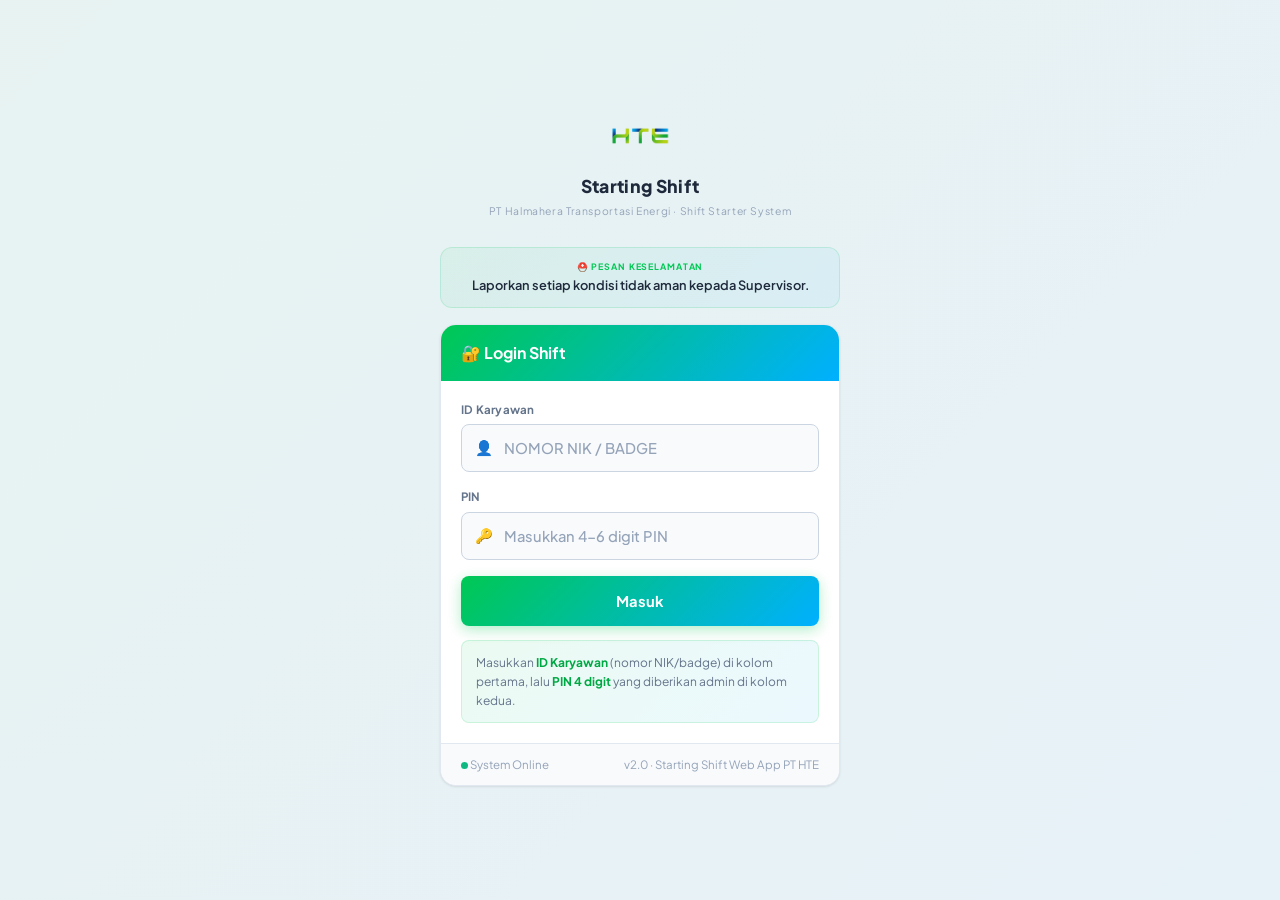
==== index.html @ 0d59df0e "Add files via upload" ====
<!DOCTYPE html>
<html lang="id">
<head>
<meta charset="UTF-8"/>
<meta name="viewport" content="width=device-width,initial-scale=1.0"/>
<meta name="theme-color" content="#F0F4F8"/>
<link rel="manifest" href="manifest.json"/>
<link rel="apple-touch-icon" href="icon-192.png"/>
<meta name="apple-mobile-web-app-capable" content="yes"/>
<meta name="apple-mobile-web-app-status-bar-style" content="default"/>
<title>Starting Shift — Login</title>
<link rel="stylesheet" href="style.css"/>
<style>
  .login-wrap{min-height:100dvh;display:flex;flex-direction:column;align-items:center;justify-content:center;padding:24px 16px;background:linear-gradient(135deg,rgba(0,200,83,.04),rgba(0,176,255,.04))}
  .login-brand{text-align:center;margin-bottom:28px;animation:fadeDown .5s ease both}
  .login-brand img{height:44px;margin-bottom:10px}
  .login-brand .brand-title{font-size:1.1rem;font-weight:800;color:var(--text);letter-spacing:.02em}
  .login-brand .brand-sub{font-size:.65rem;color:var(--text-muted);letter-spacing:.06em;margin-top:4px}
  .login-card{width:100%;max-width:400px;animation:fadeUp .5s ease both .1s}
  .login-card .card-header-gradient{padding:16px 20px;text-align:center}
  .login-card .card-header-gradient .ch-title{font-size:1rem;font-weight:700}
  .login-card .card-header-gradient .ch-ico{font-size:1.2rem}

  .dashboard{display:none;min-height:100dvh;padding:0 16px 32px;max-width:480px;margin:0 auto}
  .profile-card{background:var(--grad);border-radius:var(--radius);padding:22px 20px;color:white;margin-bottom:14px;box-shadow:var(--shadow-btn);position:relative;overflow:hidden}
  .profile-card::after{content:'';position:absolute;top:-30px;right:-30px;width:120px;height:120px;border-radius:50%;background:rgba(255,255,255,.1)}
  .profile-card .pc-hello{font-size:.7rem;opacity:.8;margin-bottom:2px}
  .profile-card .pc-name{font-size:1.4rem;font-weight:800;letter-spacing:-.01em}
  .profile-card .pc-badge{display:inline-block;margin-top:8px;padding:4px 12px;border-radius:var(--radius-pill);background:rgba(255,255,255,.2);font-size:.65rem;font-weight:700;letter-spacing:.04em}
  .profile-card .pc-id{position:absolute;right:20px;top:22px;font-size:.72rem;opacity:.7;font-weight:500}

  .unit-box{background:var(--card);border:1px solid var(--border);border-radius:var(--radius-md);padding:18px;margin-bottom:12px;box-shadow:var(--shadow-sm)}
  .unit-box-title{font-size:.75rem;font-weight:700;color:var(--text-secondary);margin-bottom:10px}
  .unit-row{display:flex;gap:8px}
  .unit-row input{flex:1;padding:12px 14px;background:var(--input-bg);border:1.5px solid var(--input-border);border-radius:var(--radius-sm);color:var(--text);font-family:var(--font);font-size:.9rem;font-weight:500;outline:none;text-transform:uppercase}
  .unit-row input:focus{border-color:var(--primary)}
  .unit-row button{padding:12px 18px;background:var(--grad);color:white;border:none;border-radius:var(--radius-sm);font-family:var(--font);font-weight:700;font-size:.82rem;cursor:pointer;min-height:44px;box-shadow:var(--shadow-btn);white-space:nowrap}
  .unit-row button:disabled{opacity:.5;box-shadow:none}

  .unit-sel{display:none;margin-bottom:12px}.unit-sel.show{display:block}
  .us-card{background:var(--card);border:1px solid rgba(16,185,129,.25);border-radius:var(--radius-md);padding:14px 16px;display:flex;justify-content:space-between;align-items:center;box-shadow:var(--shadow-sm)}
  .us-unit{font-size:1.05rem;font-weight:800;color:var(--text)}
  .us-type{font-size:.72rem;color:var(--text-muted)}
  .us-change{padding:6px 12px;border:1px solid var(--border);border-radius:var(--radius-pill);background:var(--card);color:var(--text-secondary);font-size:.68rem;font-weight:600;cursor:pointer;font-family:var(--font)}

  .end-shift-box{display:none;background:var(--card);border:1px solid var(--border);border-radius:var(--radius-md);padding:16px;margin-bottom:10px;box-shadow:var(--shadow-sm)}
  .es-title{font-size:.75rem;font-weight:700;color:var(--text-secondary);margin-bottom:8px}
  .es-row{display:flex;gap:8px;align-items:center}
  .es-row input{flex:1;padding:11px;background:var(--input-bg);border:1.5px solid var(--input-border);border-radius:var(--radius-sm);color:var(--text);font-family:var(--font);font-size:1rem;font-weight:700;text-align:center;outline:none}
  .es-row input:focus{border-color:var(--primary)}
  .es-row button{padding:11px 16px;background:var(--grad);color:white;border:none;border-radius:var(--radius-sm);font-family:var(--font);font-weight:700;font-size:.82rem;cursor:pointer;white-space:nowrap;min-height:44px;box-shadow:var(--shadow-btn)}
  @keyframes pulse{0%,100%{box-shadow:0 0 0 0 rgba(16,185,129,.35)}50%{box-shadow:0 0 0 6px rgba(16,185,129,0)}}
  .dot-online{width:7px;height:7px;border-radius:50%;background:#10B981;display:inline-block;animation:pulse 2.5s ease infinite}
</style>
</head>
<body>

<div class="login-wrap" id="loginWrap">
  <div class="login-brand">
    <img src="logo-hte.png" alt="HTE"/>
    <div class="brand-title">Starting Shift</div>
    <div class="brand-sub">PT Halmahera Transportasi Energi · Shift Starter System</div>
  </div>

  <!-- Safety Message Ticker -->
  <div style="width:100%;max-width:400px;margin-bottom:16px">
    <div style="background:linear-gradient(135deg,rgba(0,200,83,.06),rgba(0,176,255,.06));border:1px solid rgba(0,200,83,.15);border-radius:12px;padding:12px 18px;text-align:center;min-height:56px;display:flex;align-items:center;justify-content:center">
      <div>
        <div style="font-size:.55rem;font-weight:700;color:#00C853;text-transform:uppercase;letter-spacing:.1em;margin-bottom:4px">⛑️ Pesan Keselamatan</div>
        <div id="safetyMsg" style="font-size:.8rem;font-weight:600;color:#1E293B;line-height:1.4">Utamakan keselamatan di setiap langkah kerja Anda.</div>
      </div>
    </div>
  </div>

  <div class="card login-card" id="authCard">
    <div class="card-header card-header-gradient">
      <span class="ch-title">🔐 Login Shift</span>
    </div>
    <div class="card-body">
      <div class="alert alert-error" id="loginAlert"></div>

      <div class="field">
        <label class="field-label">ID Karyawan</label>
        <div class="field-wrap">
          <span class="field-ico">👤</span>
          <input class="field-input upper" type="text" id="loginId" placeholder="Nomor NIK / Badge" autocomplete="off"/>
        </div>
        <span class="field-err" id="loginIdErr"></span>
      </div>

      <div class="field">
        <label class="field-label">PIN</label>
        <div class="field-wrap">
          <span class="field-ico">🔑</span>
          <input class="field-input" type="password" id="loginPin" placeholder="Masukkan 4-6 digit PIN" inputmode="numeric" maxlength="6" autocomplete="off"/>
        </div>
        <span class="field-err" id="loginPinErr"></span>
      </div>

      <button class="btn btn-primary" id="btnLogin" onclick="doLogin()">
        <span class="btn-text">Masuk</span>
        <div class="spinner"></div>
      </button>

      <div class="hint">
        Masukkan <strong>ID Karyawan</strong> (nomor NIK/badge) di kolom pertama, lalu <strong>PIN 4 digit</strong> yang diberikan admin di kolom kedua.
      </div>
    </div>
    <div class="card-footer">
      <span id="connStatus"><span class="dot-online"></span> System Online</span>
      <span>v2.0 · Starting Shift Web App PT HTE</span>
    </div>
  </div>
</div>

<!-- ═══ DASHBOARD ═══ -->
<div class="dashboard" id="dashboardView">
  <div class="app">
    <div class="topnav">
      <div class="topnav-left">
        <img class="topnav-logo" src="logo-hte.png" alt="HTE"/>
        <div class="topnav-text"><div class="tn-title">Starting Shift</div><div class="tn-sub">Dashboard</div></div>
      </div>
      <button class="topnav-btn" onclick="doLogout()">Logout</button>
    </div>

    <div class="profile-card">
      <div class="pc-hello">Selamat bertugas</div>
      <div class="pc-name" id="dashName">—</div>
      <div class="pc-badge" id="dashRole">DRIVER</div>
      <div class="pc-id" id="dashId">—</div>
    </div>

    <div class="unit-box" id="unitSection">
      <div class="unit-box-title">🚛 Pilih Unit Operasi</div>
      <div class="unit-row">
        <input type="text" id="unitInput" placeholder="Nomor lambung..." list="unitList"/>
        <datalist id="unitList"></datalist>
        <button id="btnPickUnit" onclick="pickUnit()">Pilih</button>
      </div>
      <div class="field-err" id="unitErr" style="margin-top:6px"></div>
    </div>

    <div class="unit-sel" id="unitInfo">
      <div class="us-card">
        <div><div class="us-unit" id="uiUnit">—</div><div class="us-type" id="uiType">—</div></div>
        <button class="us-change" onclick="changeUnit()">Ganti Unit</button>
      </div>
    </div>

    <div class="status-bar" id="dashStatus" style="display:none">
      <span class="status-dot"></span>
      <span class="status-text">✅ Unit siap — sesi aktif</span>
    </div>

    <!-- Offline Bar -->
    <div id="offlineBar" style="display:none;background:var(--warning-bg,#FFFBEB);border:1px solid rgba(245,158,11,.25);border-radius:8px;padding:12px 14px;margin-bottom:10px;align-items:center;gap:8px">
      <span style="font-size:1.1rem">📴</span>
      <span class="ob-text" style="flex:1;font-size:.78rem;font-weight:600;color:var(--warning,#F59E0B)">—</span>
      <button onclick="manualSync()" style="padding:6px 12px;border:none;border-radius:6px;background:var(--warning,#F59E0B);color:white;font-family:inherit;font-weight:700;font-size:.72rem;cursor:pointer">Sync</button>
    </div>

    <button class="btn btn-primary mb-8" id="btnFTW" onclick="goToFTW()" disabled>▶ Mulai Fit-to-Work & P2H</button>
    <button class="btn btn-outline danger mb-8" id="btnBD" onclick="window.location.href='bd-report.html'" disabled>🔴 Lapor Breakdown</button>

    <div class="end-shift-box" id="endShiftBox">
      <div class="es-title">⏱️ Akhiri Shift — Input HM Akhir</div>
      <div class="es-row">
        <input type="number" id="hmEndInput" placeholder="HM Akhir" inputmode="numeric"/>
        <button onclick="submitEndShift()">Simpan</button>
      </div>
      <div id="hmEndMsg" style="font-size:.7rem;margin-top:5px;min-height:16px"></div>
    </div>

    <button class="btn btn-outline" onclick="doLogout()">🚪 Akhiri Sesi</button>
  </div>
</div>

<script src="offline-sync.js"></script>
<script>
const API='https://fms-light-backend-production.up.railway.app/api/v1';
const TOKEN_KEY='fms_token',SESSION_KEY='fms_session';

// Safety message — random setiap buka halaman
const SAFETY_MSGS=[
  'Utamakan keselamatan di setiap langkah kerja Anda.',
  'Pastikan unit dalam kondisi baik sebelum dioperasikan.',
  'Gunakan APD lengkap selama berada di area operasi.',
  'Jangan operasikan unit jika Anda merasa mengantuk atau tidak fit.',
  'Laporkan setiap kondisi tidak aman kepada Supervisor.',
  'Patuhi rambu dan batas kecepatan di area hauling road.',
  'Periksa blind spot sebelum memindahkan unit.',
  'Jaga jarak aman antar unit di area operasi.',
  'Komunikasikan setiap pergerakan unit melalui radio.',
  'Keselamatan adalah tanggung jawab kita bersama.',
  'Satu tindakan aman hari ini, menyelamatkan nyawa esok hari.',
  'STOP jika ragu — pastikan aman baru lanjutkan pekerjaan.',
  'Istirahat yang cukup adalah investasi keselamatan.',
  'Kenali bahaya di sekitar Anda sebelum memulai pekerjaan.',
];
document.addEventListener('DOMContentLoaded',function(){var el=document.getElementById('safetyMsg');if(el)el.textContent=SAFETY_MSGS[Math.floor(Math.random()*SAFETY_MSGS.length)];});

// Role mapping based on equipment class
const DRIVER_CLASSES=['Dump Truck','Light Vehicle','Manhaul','Tyre Truck','Lube Truck','Tire Truck','Water Truck','Crane Truck','Fuel Truck'];
function getRoleLabel(role,eqClass){
  if(role==='Supervisor'||role==='Foreman'||role==='Admin'||role==='PJO')return role;
  if(DRIVER_CLASSES.includes(eqClass))return'Driver';
  return'Operator';
}
function showAlert(m,t='error'){const e=document.getElementById('loginAlert');e.textContent=m;e.className=`alert alert-${t} show`}
function hideAlert(){document.getElementById('loginAlert').className='alert alert-error'}
function setErr(id,m){document.getElementById(id+'Err').textContent=m||'';document.getElementById(id).classList.toggle('err',!!m);return !!m}
function setLoading(on){const b=document.getElementById('btnLogin');b.disabled=on;b.classList.toggle('loading',on)}

window.addEventListener('DOMContentLoaded',async()=>{
  const token=localStorage.getItem(TOKEN_KEY),sess=JSON.parse(localStorage.getItem(SESSION_KEY)||'null');
  if(token&&sess){try{const r=await fetch(`${API}/auth/validate`,{headers:{'Authorization':'Bearer '+token}});
  if(r.ok){if(sess.role==='Supervisor'||sess.role==='Foreman'){window.location.href='supervisor.html';return;}
  if(sess.role==='Admin'){window.location.href='admin.html';return;}
      if(sess.role==='PJO'){window.location.href='pjo.html';return;}
  showDashboard(sess);loadUnits(sess.equipment_class||'ALL');if(sess.unit)restoreUnit(sess);return;}}catch{}
  localStorage.removeItem(TOKEN_KEY);localStorage.removeItem(SESSION_KEY);}
});

async function doLogin(){hideAlert();
  const driver_id=document.getElementById('loginId').value.trim().toUpperCase(),pin=document.getElementById('loginPin').value.trim();
  let bad=false;bad=setErr('loginId',driver_id?'':'ID wajib diisi.')||bad;bad=setErr('loginPin',pin?'':'PIN wajib diisi.')||bad;
  if(bad){document.getElementById('authCard').classList.add('shake');setTimeout(()=>document.getElementById('authCard').classList.remove('shake'),400);return;}
  setLoading(true);
  try{const res=await fetch(`${API}/auth/login`,{method:'POST',headers:{'Content-Type':'application/json'},body:JSON.stringify({driver_id,pin})});
  const data=await res.json();if(!res.ok||!data.success){setLoading(false);showAlert(data.message||'Login gagal.');return;}
  const token=data.data.token,role=data.data.driver.role||'Driver';localStorage.setItem(TOKEN_KEY,token);
  const session={id:data.data.driver.driver_id,name:data.data.driver.name,role,equipment_class:data.data.driver.equipment_class||'ALL'};
  localStorage.setItem(SESSION_KEY,JSON.stringify(session));setLoading(false);
  if(role==='Supervisor'||role==='Foreman'){window.location.href='supervisor.html';return;}
  if(role==='Admin'){window.location.href='admin.html';return;}
    if(role==='PJO'){window.location.href='pjo.html';return;}
  showDashboard(session);loadUnits(session.equipment_class);
  }catch{setLoading(false);showAlert('Server sedang bangun (~30 dtk) — coba lagi.');}
}

function showDashboard(s){document.getElementById('loginWrap').style.display='none';document.getElementById('dashboardView').style.display='block';
  document.getElementById('dashName').textContent=(s.name||'').toUpperCase();
  document.getElementById('dashRole').textContent=getRoleLabel(s.role,s.equipment_class);
  document.getElementById('dashId').textContent=s.id;}

async function loadUnits(ec){try{const token=localStorage.getItem(TOKEN_KEY);
  const url=ec&&ec!=='ALL'?`${API}/vehicles?equipment_class=${encodeURIComponent(ec)}`:`${API}/vehicles`;
  const r=await fetch(url,{headers:{'Authorization':'Bearer '+token}});const d=await r.json();if(!d.success)return;
  document.getElementById('unitList').innerHTML=d.data.filter(v=>v.status_unit==='Ready').map(v=>`<option value="${v.unit_id}">${v.unit_id} — ${v.vehicle_type}</option>`).join('');}catch{}}

async function pickUnit(){const unit_id=document.getElementById('unitInput').value.trim().toUpperCase();
  if(!unit_id){document.getElementById('unitErr').textContent='Masukkan nomor unit.';return;}
  const btn=document.getElementById('btnPickUnit');btn.disabled=true;btn.textContent='⏳';document.getElementById('unitErr').innerHTML='';
  try{const token=localStorage.getItem(TOKEN_KEY);
  const vr=await fetch(`${API}/vehicles/${encodeURIComponent(unit_id)}`,{headers:{'Authorization':'Bearer '+token}});const vdata=await vr.json();
  if(!vr.ok||!vdata.success){let e=vdata.message||'Unit tidak ditemukan.';if(vdata.data&&vdata.data.notes)e+='<br>📝 <strong>Keterangan:</strong> '+vdata.data.notes;
  document.getElementById('unitErr').innerHTML=e;btn.disabled=false;btn.textContent='Pilih';return;}
  const v=vdata.data,sess=JSON.parse(localStorage.getItem(SESSION_KEY));sess.unit=unit_id;sess.type=v.vehicle_type||'—';sess.eq_class=v.equipment_class||'Dump Truck';
  localStorage.setItem(SESSION_KEY,JSON.stringify(sess));activateUnit(unit_id,v.vehicle_type||'—');
  }catch{document.getElementById('unitErr').textContent='Gagal terhubung.';}finally{btn.disabled=false;btn.textContent='Pilih';}}

function activateUnit(u,t){document.getElementById('unitSection').style.display='none';document.getElementById('unitInfo').classList.add('show');
  document.getElementById('uiUnit').textContent=u;document.getElementById('uiType').textContent=t;document.getElementById('dashStatus').style.display='flex';
  document.getElementById('btnFTW').disabled=false;document.getElementById('btnBD').disabled=false;checkActiveShift();}
function restoreUnit(s){if(s.unit)activateUnit(s.unit,s.type||'—');}
function changeUnit(){document.getElementById('unitSection').style.display='block';document.getElementById('unitInfo').classList.remove('show');
  document.getElementById('dashStatus').style.display='none';document.getElementById('btnFTW').disabled=true;document.getElementById('btnBD').disabled=true;
  document.getElementById('endShiftBox').style.display='none';document.getElementById('unitInput').value='';
  const s=JSON.parse(localStorage.getItem(SESSION_KEY));delete s.unit;delete s.type;localStorage.setItem(SESSION_KEY,JSON.stringify(s));}
function goToFTW(){window.location.href='shift.html';}

let activeReportId=null;
async function checkActiveShift(){try{const token=localStorage.getItem(TOKEN_KEY),sess=JSON.parse(localStorage.getItem(SESSION_KEY));
  const today=new Date().toISOString().slice(0,10);
  const r=await fetch(`${API}/supervisor/shift-reports?date=${today}&driver_id=${sess.id}&limit=10`,{headers:{'Authorization':'Bearer '+token}});
  const d=await r.json();if(!d.success||!d.data.reports.length)return;
  const box=document.getElementById('endShiftBox');
  // Filter: sesi yang belum diisi HM akhir
  const open=d.data.reports.filter(r=>r.overall_status==='Ready to Work'&&!r.odometer_end);
  const done=d.data.reports.filter(r=>r.overall_status==='Ready to Work'&&r.odometer_end);
  if(open.length===0&&done.length>0){
    box.style.display='block';
    box.innerHTML=done.map(r=>`<div style="font-size:.78rem;color:var(--success,#10B981);padding:4px;margin-bottom:4px">✅ ${r.unit_id}: HM ${r.odometer_entered} → ${r.odometer_end} (+${r.odometer_end-r.odometer_entered})</div>`).join('');
    return;
  }
  if(open.length>0){
    box.style.display='block';
    activeReportId=open[0].report_id;
    let html=`<div class="es-title">⏱️ Akhiri Shift — Input HM Akhir</div>`;
    open.forEach((rpt,i)=>{
      const tag=rpt.shift_ended_at?'<span style="color:var(--warning,#F59E0B);font-size:.6rem;font-weight:600"> (auto-closed)</span>':'';
      html+=`<div style="margin-bottom:8px;padding:8px;background:var(--input-bg,#F8FAFC);border:1px solid var(--border,#E2E8F0);border-radius:6px">
        <div style="font-size:.72rem;font-weight:700;margin-bottom:4px">${rpt.unit_id} — HM Awal: ${rpt.odometer_entered}${tag}</div>
        <div class="es-row"><input type="number" id="hmEnd-${rpt.report_id}" placeholder="HM Akhir" inputmode="numeric"/>
        <button onclick="submitHMFor('${rpt.report_id}')">Simpan</button></div>
        <div id="hmMsg-${rpt.report_id}" style="font-size:.68rem;margin-top:3px;min-height:14px"></div>
      </div>`;
    });
    if(done.length>0){
      html+=done.map(r=>`<div style="font-size:.72rem;color:var(--success,#10B981);padding:3px 0">✅ ${r.unit_id}: HM ${r.odometer_entered} → ${r.odometer_end} (+${r.odometer_end-r.odometer_entered})</div>`).join('');
    }
    box.innerHTML=html;
  }}catch{}}
async function submitHMFor(rid){const val=parseInt(document.getElementById('hmEnd-'+rid).value),msg=document.getElementById('hmMsg-'+rid);
  if(!val||val<=0){msg.textContent='Masukkan angka HM akhir.';msg.style.color='var(--danger,#EF4444)';return;}
  try{const r=await fetch(`${API}/supervisor/shift-reports/${rid}/end-shift`,{method:'PATCH',headers:{'Content-Type':'application/json','Authorization':'Bearer '+localStorage.getItem(TOKEN_KEY)},body:JSON.stringify({odometer_end:val})});
  const d=await r.json();if(d.success){msg.textContent='✅ Tersimpan!';msg.style.color='var(--success,#10B981)';setTimeout(()=>checkActiveShift(),1000);}
  else{msg.textContent=d.message||'Gagal.';msg.style.color='var(--danger,#EF4444)';}}catch{msg.textContent='Gagal terhubung.';msg.style.color='var(--danger,#EF4444)';}}
async function submitEndShift(){const val=parseInt(document.getElementById('hmEndInput')?.value),msg=document.getElementById('hmEndMsg');
  if(!val||val<=0){if(msg){msg.textContent='Masukkan angka HM akhir.';msg.style.color='var(--danger)';}return;}
  if(activeReportId)submitHMFor(activeReportId);}
async function manualSync(){
  const r=await OfflineSync.syncAll();
  if(r.synced>0) OfflineSync.showToast(`✅ ${r.synced} laporan berhasil disinkronkan!`);
  else if(r.failed>0) OfflineSync.showToast('⚠️ Gagal sync — cek koneksi internet.');
  else OfflineSync.showToast('Tidak ada data pending.');
}

function doLogout(){localStorage.removeItem(TOKEN_KEY);localStorage.removeItem(SESSION_KEY);window.location.href='index.html';}

// Init offline sync
if(typeof OfflineSync!=='undefined') OfflineSync.init();
</script>
<script>if("serviceWorker"in navigator){navigator.serviceWorker.register("sw.js").catch(()=>{});}</script>
</body>
</html>
---- style.css ----
/* ═══════════════════════════════════════════════════════════
   Starting Shift — Clean Modern Theme
   HTE Brand: Green → Blue gradient
   ═══════════════════════════════════════════════════════════ */
@import url('https://fonts.googleapis.com/css2?family=Plus+Jakarta+Sans:wght@400;500;600;700;800&display=swap');

:root {
  --bg: #F0F4F8;
  --card: #FFFFFF;
  --card-hover: #FAFBFC;
  --border: #E2E8F0;
  --border-focus: #94A3B8;
  --input-bg: #F8FAFC;
  --input-border: #CBD5E1;

  /* HTE Brand gradient */
  --grad: linear-gradient(135deg, #00C853, #00B0FF);
  --grad-soft: linear-gradient(135deg, rgba(0,200,83,.08), rgba(0,176,255,.08));
  --grad-medium: linear-gradient(135deg, rgba(0,200,83,.15), rgba(0,176,255,.15));
  --primary: #00C853;
  --primary-dark: #00A844;
  --secondary: #00B0FF;

  --text: #1E293B;
  --text-secondary: #64748B;
  --text-muted: #94A3B8;

  --success: #10B981;
  --success-bg: #ECFDF5;
  --danger: #EF4444;
  --danger-bg: #FEF2F2;
  --warning: #F59E0B;
  --warning-bg: #FFFBEB;
  --info: #3B82F6;
  --info-bg: #EFF6FF;

  --shadow-sm: 0 1px 3px rgba(0,0,0,.06), 0 1px 2px rgba(0,0,0,.04);
  --shadow-md: 0 4px 12px rgba(0,0,0,.07);
  --shadow-lg: 0 10px 30px rgba(0,0,0,.1);
  --shadow-btn: 0 4px 14px rgba(0,200,83,.3);

  --radius: 16px;
  --radius-md: 12px;
  --radius-sm: 8px;
  --radius-pill: 50px;
  --font: 'Plus Jakarta Sans', -apple-system, sans-serif;
}

/* ── Reset ── */
*,*::before,*::after{box-sizing:border-box;margin:0;padding:0}
html{-webkit-text-size-adjust:100%}
body{min-height:100dvh;background:var(--bg);font-family:var(--font);font-size:15px;color:var(--text);line-height:1.5;-webkit-font-smoothing:antialiased;overflow-x:hidden}

/* ── Layout ── */
.app{max-width:480px;margin:0 auto;padding:0 16px 32px;position:relative}
.app-wide{max-width:600px}

/* ══════════ TOP NAV ══════════ */
.topnav{display:flex;align-items:center;justify-content:space-between;padding:16px 0 12px;position:sticky;top:0;z-index:50;background:linear-gradient(var(--bg) 85%,transparent)}
.topnav-left{display:flex;align-items:center;gap:10px}
.topnav-logo{height:28px}
.topnav-text .tn-title{font-size:.82rem;font-weight:800;color:var(--text);letter-spacing:-.01em}
.topnav-text .tn-sub{font-size:.62rem;color:var(--text-muted);font-weight:500;letter-spacing:.02em}
.topnav-btn{padding:8px 14px;border:1px solid var(--border);border-radius:var(--radius-sm);background:var(--card);color:var(--text-secondary);font-size:.75rem;font-weight:600;cursor:pointer;font-family:var(--font);transition:all .2s;box-shadow:var(--shadow-sm)}
.topnav-btn:hover{border-color:var(--border-focus);color:var(--text)}
.topnav-actions{display:flex;gap:6px}

/* ══════════ CARDS ══════════ */
.card{background:var(--card);border:1px solid var(--border);border-radius:var(--radius);box-shadow:var(--shadow-sm);overflow:hidden;transition:box-shadow .2s}
.card:hover{box-shadow:var(--shadow-md)}
.card-header{padding:16px 20px;border-bottom:1px solid var(--border);display:flex;align-items:center;justify-content:space-between}
.card-header-gradient{background:var(--grad);color:white;border:none}
.card-header-title{font-size:.88rem;font-weight:700}
.card-body{padding:20px}
.card-footer{padding:12px 20px;background:var(--input-bg);border-top:1px solid var(--border);display:flex;justify-content:space-between;align-items:center;font-size:.72rem;color:var(--text-muted)}

/* ══════════ FORM ══════════ */
.field{margin-bottom:16px}
.field-label{display:block;font-size:.72rem;font-weight:700;color:var(--text-secondary);margin-bottom:6px;letter-spacing:.02em}
.field-wrap{position:relative}
.field-ico{position:absolute;left:14px;top:50%;transform:translateY(-50%);font-size:.9rem;color:var(--text-muted);pointer-events:none}
.field-input{width:100%;padding:14px 14px 14px 42px;background:var(--input-bg);border:1.5px solid var(--input-border);border-radius:var(--radius-sm);color:var(--text);font-family:var(--font);font-size:.92rem;font-weight:500;outline:none;transition:border-color .2s,box-shadow .2s}
.field-input:focus{border-color:var(--primary);box-shadow:0 0 0 3px rgba(0,200,83,.12)}
.field-input.no-ico{padding-left:14px}
.field-input.upper{text-transform:uppercase}
.field-input::placeholder{color:var(--text-muted)}
.field-input.err{border-color:var(--danger)}
.field-err{font-size:.7rem;color:var(--danger);margin-top:4px;min-height:16px}

/* ══════════ BUTTONS ══════════ */
.btn{width:100%;padding:14px 20px;border:none;border-radius:var(--radius-sm);font-family:var(--font);font-size:.92rem;font-weight:700;cursor:pointer;min-height:50px;transition:all .2s;display:flex;align-items:center;justify-content:center;gap:8px}
.btn:active{transform:scale(.98)}.btn:disabled{opacity:.45;cursor:not-allowed;transform:none}
.btn-primary{background:var(--grad);color:white;box-shadow:var(--shadow-btn)}
.btn-primary:hover{box-shadow:0 6px 20px rgba(0,200,83,.35)}
.btn-success{background:linear-gradient(135deg,#10B981,#059669);color:white}
.btn-danger{background:linear-gradient(135deg,#EF4444,#DC2626);color:white}
.btn-outline{background:var(--card);border:1.5px solid var(--border);color:var(--text-secondary)}
.btn-outline:hover{border-color:var(--border-focus)}
.btn-outline.danger{border-color:rgba(239,68,68,.3);color:var(--danger)}
.btn-row{display:flex;gap:10px;margin-top:16px}.btn-row .btn{flex:1}
.btn .spinner{display:none;width:18px;height:18px;border:2.5px solid rgba(255,255,255,.3);border-top-color:white;border-radius:50%;animation:spin .6s linear infinite}
.btn.loading .btn-text{display:none}.btn.loading .spinner{display:block}

/* ══════════ STATS ══════════ */
.stats-grid{display:grid;grid-template-columns:repeat(3,1fr);gap:8px;margin-bottom:14px}
.stat-card{background:var(--card);border:1px solid var(--border);border-radius:var(--radius-md);padding:14px 10px;text-align:center;box-shadow:var(--shadow-sm)}
.stat-val{font-size:1.5rem;font-weight:800;line-height:1}
.stat-label{font-size:.6rem;font-weight:600;color:var(--text-muted);margin-top:4px;text-transform:uppercase;letter-spacing:.04em}

/* ══════════ BADGES ══════════ */
.badge{display:inline-flex;align-items:center;gap:4px;font-size:.62rem;font-weight:700;padding:4px 10px;border-radius:var(--radius-pill);letter-spacing:.02em}
.badge-success{background:var(--success-bg);color:var(--success)}
.badge-danger{background:var(--danger-bg);color:var(--danger)}
.badge-warning{background:var(--warning-bg);color:var(--warning)}
.badge-primary{background:var(--grad-soft);color:var(--primary-dark)}
.badge-info{background:var(--info-bg);color:var(--info)}

/* ══════════ ALERTS ══════════ */
.alert{display:none;padding:12px 16px;border-radius:var(--radius-sm);font-size:.82rem;margin-bottom:14px;line-height:1.5;font-weight:500}
.alert.show{display:flex;align-items:flex-start;gap:8px}
.alert-error{background:var(--danger-bg);color:var(--danger)}
.alert-success{background:var(--success-bg);color:var(--success)}
.alert-warning{background:var(--warning-bg);color:var(--warning)}
.alert-info{background:var(--info-bg);color:var(--info)}

/* ══════════ INFO GRID ══════════ */
.info-grid{display:grid;grid-template-columns:1fr 1fr;gap:8px}
.info-item{background:var(--input-bg);border:1px solid var(--border);border-radius:var(--radius-sm);padding:12px 14px}
.info-label{font-size:.62rem;font-weight:600;color:var(--text-muted);margin-bottom:2px;text-transform:uppercase;letter-spacing:.04em}
.info-val{font-size:.95rem;font-weight:700;color:var(--text)}

/* ══════════ TABS ══════════ */
.tabs{display:flex;background:var(--card);border:1px solid var(--border);border-radius:var(--radius-md);padding:4px;margin-bottom:14px;box-shadow:var(--shadow-sm)}
.tab{flex:1;padding:10px;text-align:center;font-size:.78rem;font-weight:700;color:var(--text-muted);cursor:pointer;border:none;background:none;border-radius:var(--radius-sm);transition:all .2s}
.tab.active{background:var(--grad);color:white;box-shadow:var(--shadow-btn)}
.tab-panel{display:none}.tab-panel.active{display:block;animation:fadeUp .3s ease}

/* ══════════ PILLS ══════════ */
.pills{display:flex;gap:6px;flex-wrap:wrap;margin-bottom:12px}
.pill{padding:6px 14px;border:1px solid var(--border);border-radius:var(--radius-pill);background:var(--card);color:var(--text-secondary);font-size:.68rem;font-weight:600;cursor:pointer;font-family:var(--font);transition:all .2s;box-shadow:var(--shadow-sm)}
.pill.active{background:var(--grad);color:white;border-color:transparent;box-shadow:var(--shadow-btn)}

/* ══════════ SEARCH ══════════ */
.search-input{width:100%;padding:12px 14px 12px 38px;background:var(--card);border:1.5px solid var(--border);border-radius:var(--radius-sm);color:var(--text);font-family:var(--font);font-size:.85rem;font-weight:500;outline:none;margin-bottom:10px;box-shadow:var(--shadow-sm);background-image:url("data:image/svg+xml,%3Csvg xmlns='http://www.w3.org/2000/svg' width='16' height='16' fill='%2394A3B8' viewBox='0 0 16 16'%3E%3Cpath d='M11.742 10.344a6.5 6.5 0 1 0-1.397 1.398l3.85 3.85a1 1 0 0 0 1.415-1.414l-3.85-3.85zm-5.242.156a5 5 0 1 1 0-10 5 5 0 0 1 0 10z'/%3E%3C/svg%3E");background-repeat:no-repeat;background-position:12px center}
.search-input:focus{border-color:var(--primary);box-shadow:0 0 0 3px rgba(0,200,83,.1)}
.search-input::placeholder{color:var(--text-muted)}

/* ══════════ STATUS BAR ══════════ */
.status-bar{display:flex;align-items:center;gap:8px;background:var(--success-bg);border:1px solid rgba(16,185,129,.2);border-radius:var(--radius-sm);padding:12px 14px;margin-bottom:12px}
.status-dot{width:8px;height:8px;border-radius:50%;background:var(--success);animation:pulse 2.5s ease infinite;flex-shrink:0}
.status-text{font-size:.82rem;color:var(--success);font-weight:600}

/* ══════════ MODAL ══════════ */
.modal-overlay{display:none;position:fixed;inset:0;background:rgba(0,0,0,.4);backdrop-filter:blur(6px);z-index:100;align-items:center;justify-content:center;padding:16px}
.modal-overlay.show{display:flex}
.modal{background:var(--card);border-radius:var(--radius);width:100%;max-width:420px;box-shadow:var(--shadow-lg);animation:fadeUp .25s ease;overflow:hidden}
.modal-head{padding:18px 20px;background:var(--grad);color:white;font-size:1rem;font-weight:700}
.modal-body{padding:20px}
.modal-body .mf{margin-bottom:12px}
.modal-body .mf label{display:block;font-size:.72rem;font-weight:600;color:var(--text-secondary);margin-bottom:5px}
.modal-body .mf input,.modal-body .mf textarea{width:100%;padding:11px;background:var(--input-bg);border:1.5px solid var(--input-border);border-radius:var(--radius-sm);color:var(--text);font-family:var(--font);font-size:.85rem;outline:none}
.modal-body .mf input:focus,.modal-body .mf textarea:focus{border-color:var(--primary)}
.modal-body .mf textarea{resize:none;min-height:60px}
.modal-footer{padding:14px 20px;display:flex;gap:8px;justify-content:flex-end;border-top:1px solid var(--border)}
.modal-footer button{padding:10px 18px;border-radius:var(--radius-sm);font-family:var(--font);font-size:.82rem;font-weight:700;cursor:pointer;border:none;min-height:40px}
.mbtn-cancel{background:var(--input-bg);color:var(--text-secondary)}
.mbtn-ok{background:var(--grad);color:white}

/* ══════════ HINT ══════════ */
.hint{font-size:.75rem;color:var(--text-secondary);line-height:1.6;background:var(--grad-soft);border:1px solid rgba(0,200,83,.15);border-radius:var(--radius-sm);padding:12px 14px;margin-top:14px}
.hint strong{color:var(--primary-dark)}

/* ══════════ EMPTY ══════════ */
.empty{text-align:center;padding:32px 20px;color:var(--text-muted);font-size:.85rem}

/* ══════════ ANIMATIONS ══════════ */
@keyframes fadeUp{from{opacity:0;transform:translateY(12px)}to{opacity:1;transform:translateY(0)}}
@keyframes fadeDown{from{opacity:0;transform:translateY(-12px)}to{opacity:1;transform:translateY(0)}}
@keyframes spin{to{transform:rotate(360deg)}}
@keyframes pulse{0%,100%{box-shadow:0 0 0 0 rgba(16,185,129,.35)}50%{box-shadow:0 0 0 6px rgba(16,185,129,0)}}
@keyframes shake{0%,100%{transform:translateX(0)}20%,60%{transform:translateX(-4px)}40%,80%{transform:translateX(4px)}}
.shake{animation:shake .3s ease}
.fade-in{animation:fadeUp .3s ease both}

/* ══════════ UTILITY ══════════ */
.text-success{color:var(--success)!important}.text-danger{color:var(--danger)!important}
.text-warning{color:var(--warning)!important}.text-primary{color:var(--primary)!important}
.text-muted{color:var(--text-muted)!important}
.fw-bold{font-weight:700}.fw-800{font-weight:800}
.mb-4{margin-bottom:4px}.mb-8{margin-bottom:8px}.mb-12{margin-bottom:12px}.mb-16{margin-bottom:16px}
.mt-8{margin-top:8px}.mt-12{margin-top:12px}
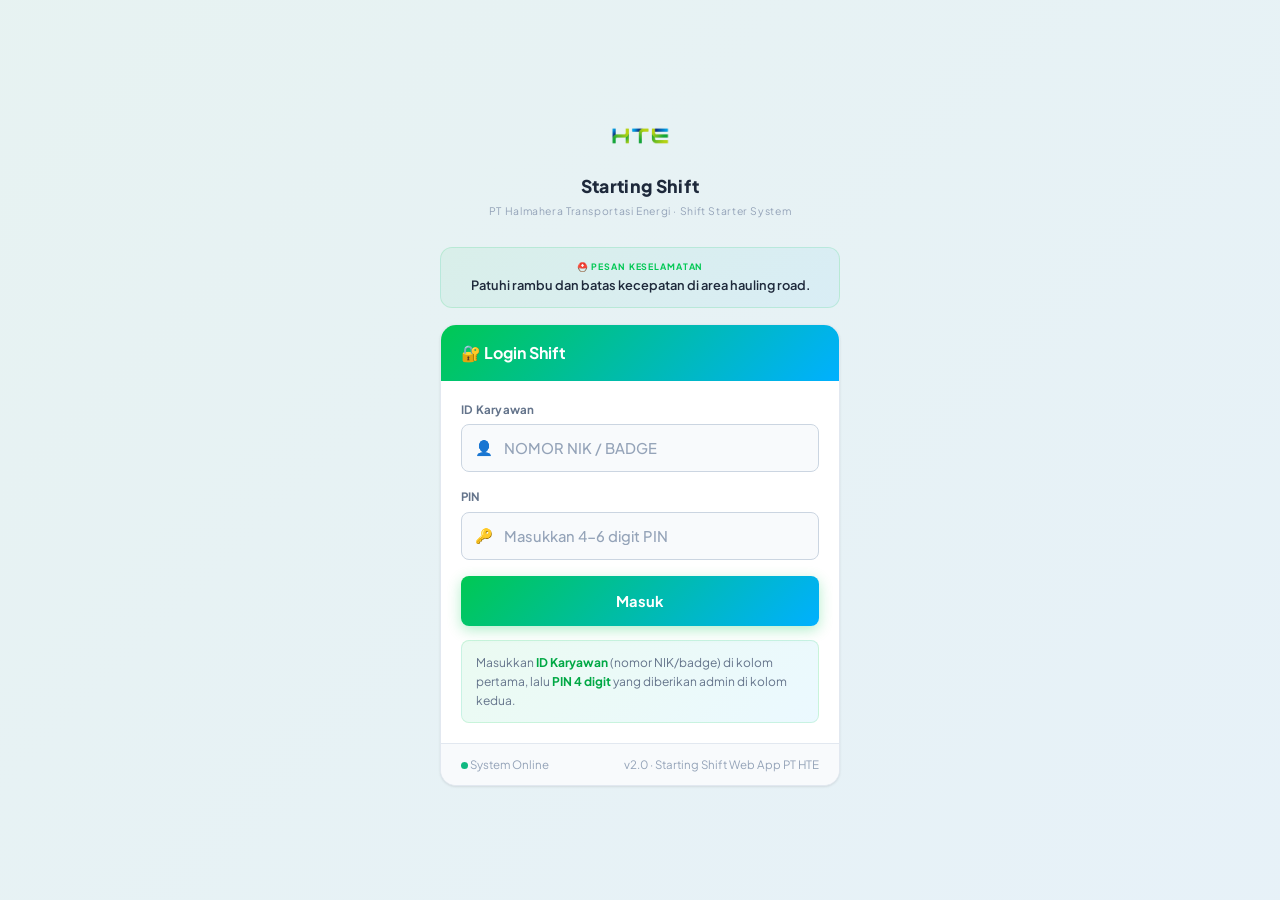
==== commit f1e11990: "Update index.html" ====
--- a/index.html
+++ b/index.html
@@ -178,7 +178,7 @@
 
 <script src="offline-sync.js"></script>
 <script>
-const API='https://fms-light-backend-production.up.railway.app/api/v1';
+const API='https://starting-hte.my.id/api/v1';
 const TOKEN_KEY='fms_token',SESSION_KEY='fms_session';
 
 // Safety message — random setiap buka halaman
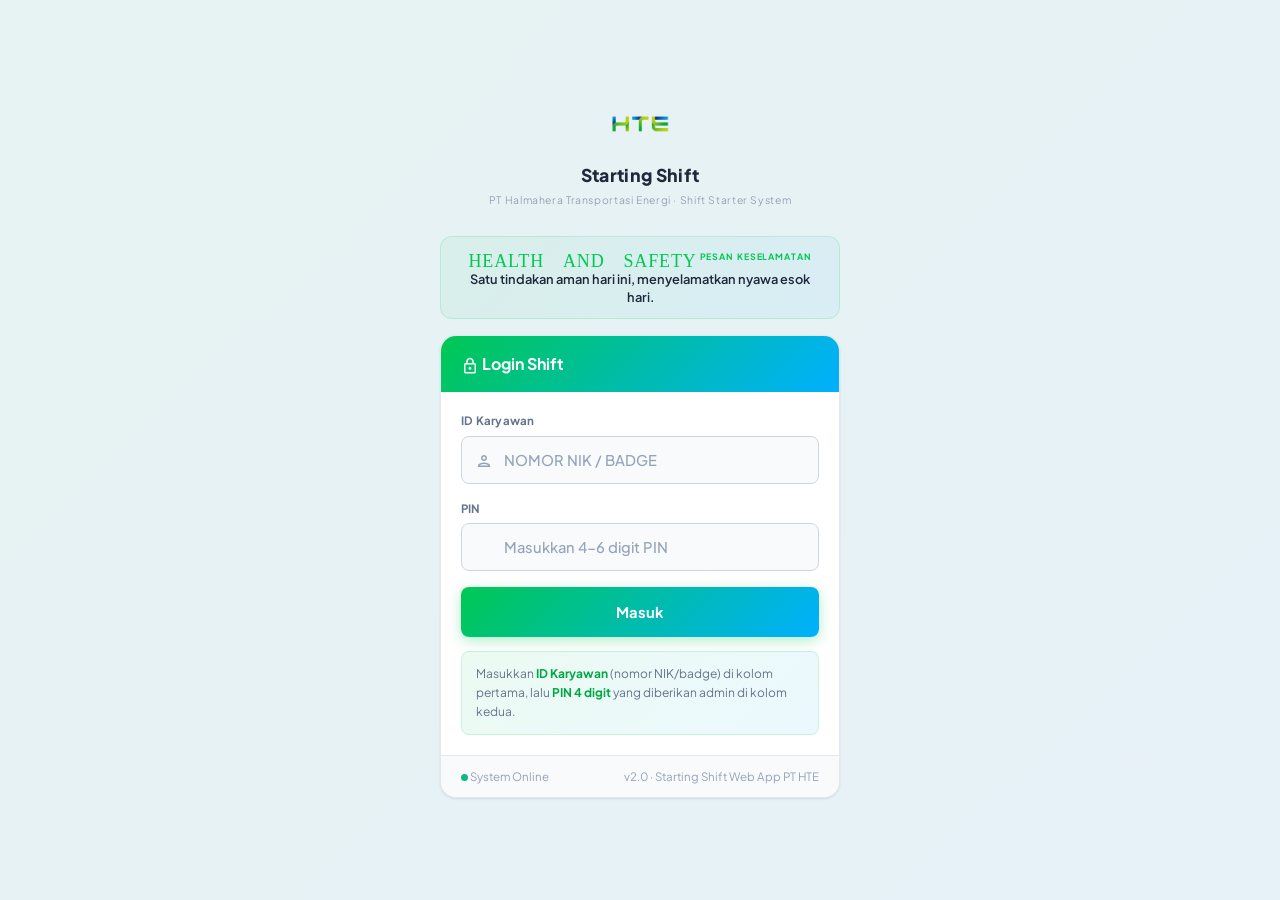
==== commit 720f6714: "Replace emoji icons with Material Icons (Outlined) across all HTML pages - Add Material Icons Outlin" ====
--- a/index.html
+++ b/index.html
@@ -52,6 +52,8 @@
   @keyframes pulse{0%,100%{box-shadow:0 0 0 0 rgba(16,185,129,.35)}50%{box-shadow:0 0 0 6px rgba(16,185,129,0)}}
   .dot-online{width:7px;height:7px;border-radius:50%;background:#10B981;display:inline-block;animation:pulse 2.5s ease infinite}
 </style>
+<link href="https://fonts.googleapis.com/icon?family=Material+Icons+Outlined" rel="stylesheet">
+<style>.mi{font-family:'Material Icons Outlined';font-size:18px;vertical-align:middle;font-weight:normal;font-style:normal;line-height:1}.mi-sm{font-size:14px}</style>
 </head>
 <body>
 
@@ -66,7 +68,7 @@
   <div style="width:100%;max-width:400px;margin-bottom:16px">
     <div style="background:linear-gradient(135deg,rgba(0,200,83,.06),rgba(0,176,255,.06));border:1px solid rgba(0,200,83,.15);border-radius:12px;padding:12px 18px;text-align:center;min-height:56px;display:flex;align-items:center;justify-content:center">
       <div>
-        <div style="font-size:.55rem;font-weight:700;color:#00C853;text-transform:uppercase;letter-spacing:.1em;margin-bottom:4px">⛑️ Pesan Keselamatan</div>
+        <div style="font-size:.55rem;font-weight:700;color:#00C853;text-transform:uppercase;letter-spacing:.1em;margin-bottom:4px"><span class="mi">health_and_safety</span> Pesan Keselamatan</div>
         <div id="safetyMsg" style="font-size:.8rem;font-weight:600;color:#1E293B;line-height:1.4">Utamakan keselamatan di setiap langkah kerja Anda.</div>
       </div>
     </div>
@@ -74,7 +76,7 @@
 
   <div class="card login-card" id="authCard">
     <div class="card-header card-header-gradient">
-      <span class="ch-title">🔐 Login Shift</span>
+      <span class="ch-title"><span class="mi">lock</span> Login Shift</span>
     </div>
     <div class="card-body">
       <div class="alert alert-error" id="loginAlert"></div>
@@ -82,7 +84,7 @@
       <div class="field">
         <label class="field-label">ID Karyawan</label>
         <div class="field-wrap">
-          <span class="field-ico">👤</span>
+          <span class="field-ico"><span class="mi">person</span></span>
           <input class="field-input upper" type="text" id="loginId" placeholder="Nomor NIK / Badge" autocomplete="off"/>
         </div>
         <span class="field-err" id="loginIdErr"></span>
@@ -91,7 +93,7 @@
       <div class="field">
         <label class="field-label">PIN</label>
         <div class="field-wrap">
-          <span class="field-ico">🔑</span>
+          <span class="field-ico"><span class="mi">key</span></span>
           <input class="field-input" type="password" id="loginPin" placeholder="Masukkan 4-6 digit PIN" inputmode="numeric" maxlength="6" autocomplete="off"/>
         </div>
         <span class="field-err" id="loginPinErr"></span>
@@ -132,7 +134,7 @@
     </div>
 
     <div class="unit-box" id="unitSection">
-      <div class="unit-box-title">🚛 Pilih Unit Operasi</div>
+      <div class="unit-box-title"><span class="mi">local_shipping</span> Pilih Unit Operasi</div>
       <div class="unit-row">
         <input type="text" id="unitInput" placeholder="Nomor lambung..." list="unitList"/>
         <datalist id="unitList"></datalist>
@@ -150,21 +152,21 @@
 
     <div class="status-bar" id="dashStatus" style="display:none">
       <span class="status-dot"></span>
-      <span class="status-text">✅ Unit siap — sesi aktif</span>
+      <span class="status-text"><span class="mi">check_circle</span> Unit siap — sesi aktif</span>
     </div>
 
     <!-- Offline Bar -->
     <div id="offlineBar" style="display:none;background:var(--warning-bg,#FFFBEB);border:1px solid rgba(245,158,11,.25);border-radius:8px;padding:12px 14px;margin-bottom:10px;align-items:center;gap:8px">
-      <span style="font-size:1.1rem">📴</span>
+      <span style="font-size:1.1rem"><span class="mi">mobile_off</span></span>
       <span class="ob-text" style="flex:1;font-size:.78rem;font-weight:600;color:var(--warning,#F59E0B)">—</span>
       <button onclick="manualSync()" style="padding:6px 12px;border:none;border-radius:6px;background:var(--warning,#F59E0B);color:white;font-family:inherit;font-weight:700;font-size:.72rem;cursor:pointer">Sync</button>
     </div>
 
-    <button class="btn btn-primary mb-8" id="btnFTW" onclick="goToFTW()" disabled>▶ Mulai Fit-to-Work & P2H</button>
-    <button class="btn btn-outline danger mb-8" id="btnBD" onclick="window.location.href='bd-report.html'" disabled>🔴 Lapor Breakdown</button>
+    <button class="btn btn-primary mb-8" id="btnFTW" onclick="goToFTW()" disabled><span class="mi">play_arrow</span> Mulai Fit-to-Work & P2H</button>
+    <button class="btn btn-outline danger mb-8" id="btnBD" onclick="window.location.href='bd-report.html'" disabled><span class="mi">error</span> Lapor Breakdown</button>
 
     <div class="end-shift-box" id="endShiftBox">
-      <div class="es-title">⏱️ Akhiri Shift — Input HM Akhir</div>
+      <div class="es-title"><span class="mi">timer</span> Akhiri Shift — Input HM Akhir</div>
       <div class="es-row">
         <input type="number" id="hmEndInput" placeholder="HM Akhir" inputmode="numeric"/>
         <button onclick="submitEndShift()">Simpan</button>
@@ -172,13 +174,13 @@
       <div id="hmEndMsg" style="font-size:.7rem;margin-top:5px;min-height:16px"></div>
     </div>
 
-    <button class="btn btn-outline" onclick="doLogout()">🚪 Akhiri Sesi</button>
+    <button class="btn btn-outline" onclick="doLogout()"><span class="mi">logout</span> Akhiri Sesi</button>
   </div>
 </div>
 
 <script src="offline-sync.js"></script>
 <script>
-const API='https://starting-hte.my.id/api/v1';
+const API='https://fms-light-backend-production.up.railway.app/api/v1';
 const TOKEN_KEY='fms_token',SESSION_KEY='fms_session';
 
 // Safety message — random setiap buka halaman
@@ -251,10 +253,10 @@
 
 async function pickUnit(){const unit_id=document.getElementById('unitInput').value.trim().toUpperCase();
   if(!unit_id){document.getElementById('unitErr').textContent='Masukkan nomor unit.';return;}
-  const btn=document.getElementById('btnPickUnit');btn.disabled=true;btn.textContent='⏳';document.getElementById('unitErr').innerHTML='';
+  const btn=document.getElementById('btnPickUnit');btn.disabled=true;btn.innerHTML='<span class="mi">hourglass_empty</span>';document.getElementById('unitErr').innerHTML='';
   try{const token=localStorage.getItem(TOKEN_KEY);
   const vr=await fetch(`${API}/vehicles/${encodeURIComponent(unit_id)}`,{headers:{'Authorization':'Bearer '+token}});const vdata=await vr.json();
-  if(!vr.ok||!vdata.success){let e=vdata.message||'Unit tidak ditemukan.';if(vdata.data&&vdata.data.notes)e+='<br>📝 <strong>Keterangan:</strong> '+vdata.data.notes;
+  if(!vr.ok||!vdata.success){let e=vdata.message||'Unit tidak ditemukan.';if(vdata.data&&vdata.data.notes)e+='<br><span class="mi">edit_note</span> <strong>Keterangan:</strong> '+vdata.data.notes;
   document.getElementById('unitErr').innerHTML=e;btn.disabled=false;btn.textContent='Pilih';return;}
   const v=vdata.data,sess=JSON.parse(localStorage.getItem(SESSION_KEY));sess.unit=unit_id;sess.type=v.vehicle_type||'—';sess.eq_class=v.equipment_class||'Dump Truck';
   localStorage.setItem(SESSION_KEY,JSON.stringify(sess));activateUnit(unit_id,v.vehicle_type||'—');
@@ -281,13 +283,13 @@
   const done=d.data.reports.filter(r=>r.overall_status==='Ready to Work'&&r.odometer_end);
   if(open.length===0&&done.length>0){
     box.style.display='block';
-    box.innerHTML=done.map(r=>`<div style="font-size:.78rem;color:var(--success,#10B981);padding:4px;margin-bottom:4px">✅ ${r.unit_id}: HM ${r.odometer_entered} → ${r.odometer_end} (+${r.odometer_end-r.odometer_entered})</div>`).join('');
+    box.innerHTML=done.map(r=>`<div style="font-size:.78rem;color:var(--success,#10B981);padding:4px;margin-bottom:4px"><span class="mi">check_circle</span> ${r.unit_id}: HM ${r.odometer_entered} → ${r.odometer_end} (+${r.odometer_end-r.odometer_entered})</div>`).join('');
     return;
   }
   if(open.length>0){
     box.style.display='block';
     activeReportId=open[0].report_id;
-    let html=`<div class="es-title">⏱️ Akhiri Shift — Input HM Akhir</div>`;
+    let html=`<div class="es-title"><span class="mi">timer</span> Akhiri Shift — Input HM Akhir</div>`;
     open.forEach((rpt,i)=>{
       const tag=rpt.shift_ended_at?'<span style="color:var(--warning,#F59E0B);font-size:.6rem;font-weight:600"> (auto-closed)</span>':'';
       html+=`<div style="margin-bottom:8px;padding:8px;background:var(--input-bg,#F8FAFC);border:1px solid var(--border,#E2E8F0);border-radius:6px">
@@ -298,22 +300,22 @@
       </div>`;
     });
     if(done.length>0){
-      html+=done.map(r=>`<div style="font-size:.72rem;color:var(--success,#10B981);padding:3px 0">✅ ${r.unit_id}: HM ${r.odometer_entered} → ${r.odometer_end} (+${r.odometer_end-r.odometer_entered})</div>`).join('');
+      html+=done.map(r=>`<div style="font-size:.72rem;color:var(--success,#10B981);padding:3px 0"><span class="mi">check_circle</span> ${r.unit_id}: HM ${r.odometer_entered} → ${r.odometer_end} (+${r.odometer_end-r.odometer_entered})</div>`).join('');
     }
     box.innerHTML=html;
   }}catch{}}
 async function submitHMFor(rid){const val=parseInt(document.getElementById('hmEnd-'+rid).value),msg=document.getElementById('hmMsg-'+rid);
   if(!val||val<=0){msg.textContent='Masukkan angka HM akhir.';msg.style.color='var(--danger,#EF4444)';return;}
   try{const r=await fetch(`${API}/supervisor/shift-reports/${rid}/end-shift`,{method:'PATCH',headers:{'Content-Type':'application/json','Authorization':'Bearer '+localStorage.getItem(TOKEN_KEY)},body:JSON.stringify({odometer_end:val})});
-  const d=await r.json();if(d.success){msg.textContent='✅ Tersimpan!';msg.style.color='var(--success,#10B981)';setTimeout(()=>checkActiveShift(),1000);}
+  const d=await r.json();if(d.success){msg.innerHTML='<span class="mi">check_circle</span> Tersimpan!';msg.style.color='var(--success,#10B981)';setTimeout(()=>checkActiveShift(),1000);}
   else{msg.textContent=d.message||'Gagal.';msg.style.color='var(--danger,#EF4444)';}}catch{msg.textContent='Gagal terhubung.';msg.style.color='var(--danger,#EF4444)';}}
 async function submitEndShift(){const val=parseInt(document.getElementById('hmEndInput')?.value),msg=document.getElementById('hmEndMsg');
   if(!val||val<=0){if(msg){msg.textContent='Masukkan angka HM akhir.';msg.style.color='var(--danger)';}return;}
   if(activeReportId)submitHMFor(activeReportId);}
 async function manualSync(){
   const r=await OfflineSync.syncAll();
-  if(r.synced>0) OfflineSync.showToast(`✅ ${r.synced} laporan berhasil disinkronkan!`);
-  else if(r.failed>0) OfflineSync.showToast('⚠️ Gagal sync — cek koneksi internet.');
+  if(r.synced>0) OfflineSync.showToast(`${r.synced} laporan berhasil disinkronkan!`);
+  else if(r.failed>0) OfflineSync.showToast('Gagal sync — cek koneksi internet.');
   else OfflineSync.showToast('Tidak ada data pending.');
 }
 
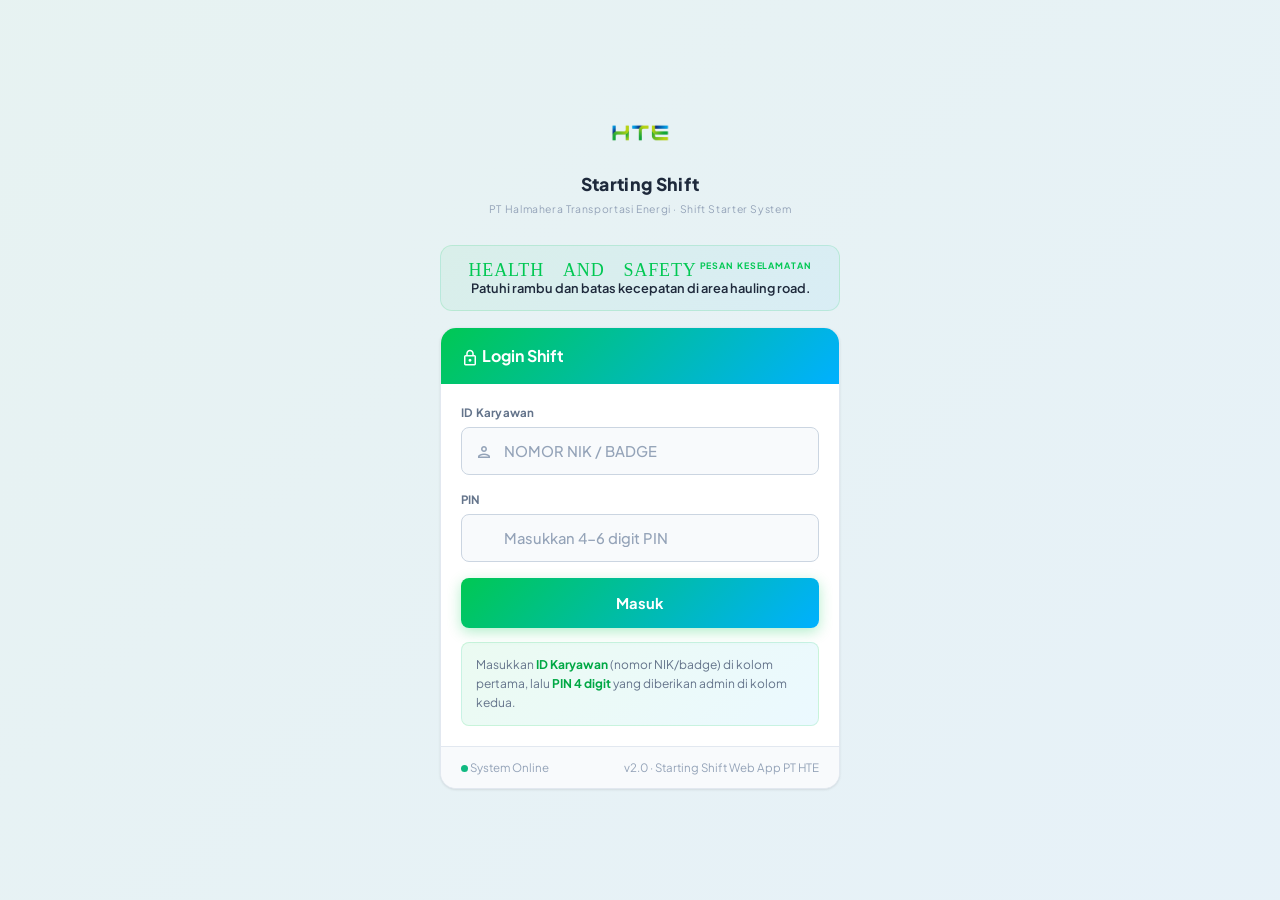
==== commit 76536ed8: "Merge pull request #1 from LemonFruitz/claude/queue-input-hm-redesign-7uowkm Redesign HM closing shi" ====
--- a/index.html
+++ b/index.html
@@ -180,7 +180,7 @@
 
 <script src="offline-sync.js"></script>
 <script>
-const API='https://fms-light-backend-production.up.railway.app/api/v1';
+const API='https://starting-hte.my.id/api/v1';
 const TOKEN_KEY='fms_token',SESSION_KEY='fms_session';
 
 // Safety message — random setiap buka halaman
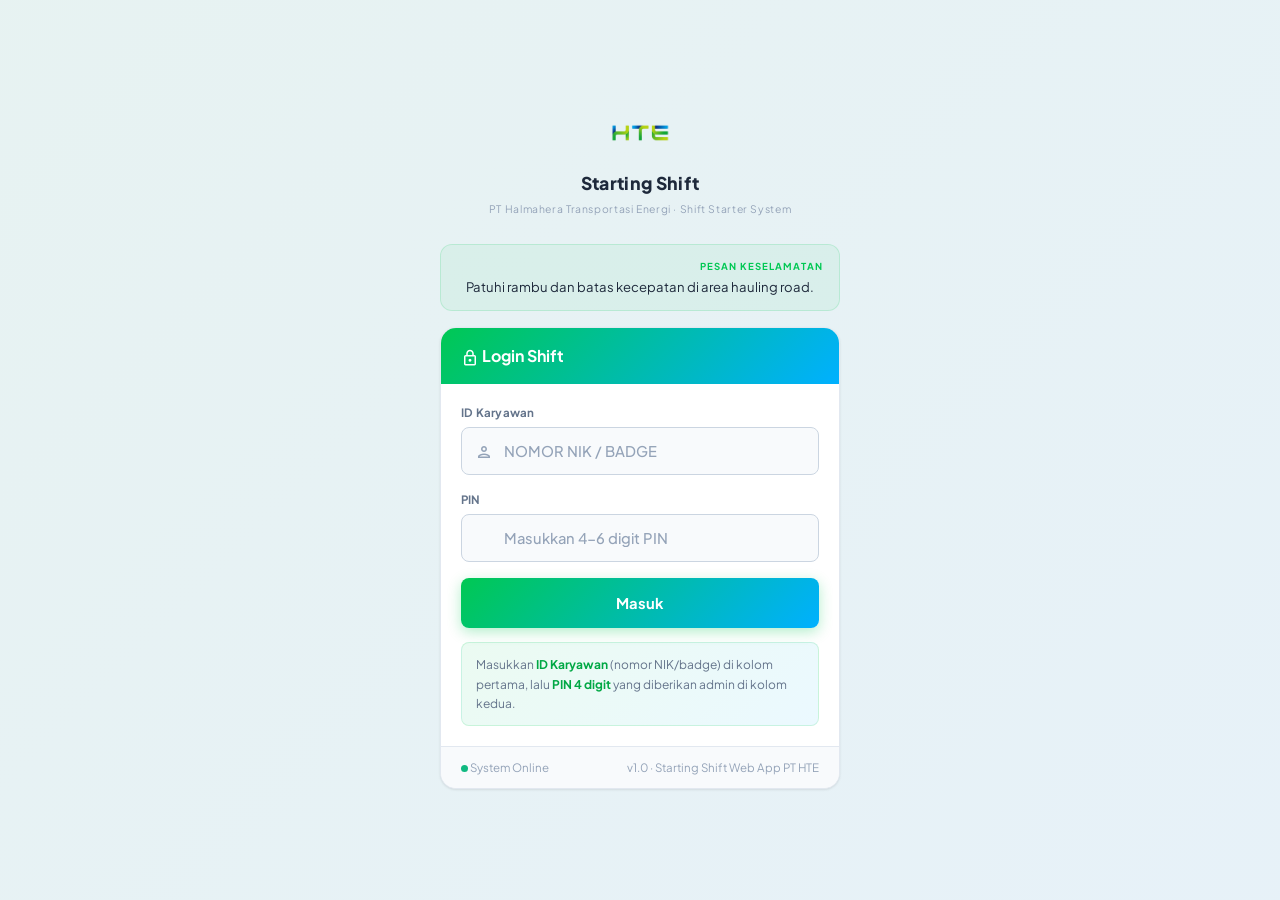
==== commit 493d6f2d: "Clean up login safety message and bump footer version to v1.0 - Rebuild the "Pesan Keselamatan" bloc" ====
--- a/index.html
+++ b/index.html
@@ -66,11 +66,12 @@
 
   <!-- Safety Message Ticker -->
   <div style="width:100%;max-width:400px;margin-bottom:16px">
-    <div style="background:linear-gradient(135deg,rgba(0,200,83,.06),rgba(0,176,255,.06));border:1px solid rgba(0,200,83,.15);border-radius:12px;padding:12px 18px;text-align:center;min-height:56px;display:flex;align-items:center;justify-content:center">
-      <div>
-        <div style="font-size:.55rem;font-weight:700;color:#00C853;text-transform:uppercase;letter-spacing:.1em;margin-bottom:4px"><span class="mi">health_and_safety</span> Pesan Keselamatan</div>
-        <div id="safetyMsg" style="font-size:.8rem;font-weight:600;color:#1E293B;line-height:1.4">Utamakan keselamatan di setiap langkah kerja Anda.</div>
-      </div>
+    <div style="background:rgba(0,200,83,0.06);border:1px solid rgba(0,200,83,0.15);border-radius:12px;padding:14px;text-align:center">
+      <div style="display:flex;align-items:center;justify-content:center;gap:5px;margin-bottom:4px">
+        <span class="mi mi-sm" style="color:#00C853">health_and_safety</span>
+        <span style="font-size:0.6rem;font-weight:700;color:#00C853;text-transform:uppercase;letter-spacing:.1em">Pesan Keselamatan</span>
+      </div>
+      <div id="safetyMsg" style="font-size:0.82rem;font-weight:400;color:#1E293B;line-height:1.4">Utamakan keselamatan di setiap langkah kerja Anda.</div>
     </div>
   </div>
 
@@ -110,7 +111,7 @@
     </div>
     <div class="card-footer">
       <span id="connStatus"><span class="dot-online"></span> System Online</span>
-      <span>v2.0 · Starting Shift Web App PT HTE</span>
+      <span>v1.0 · Starting Shift Web App PT HTE</span>
     </div>
   </div>
 </div>
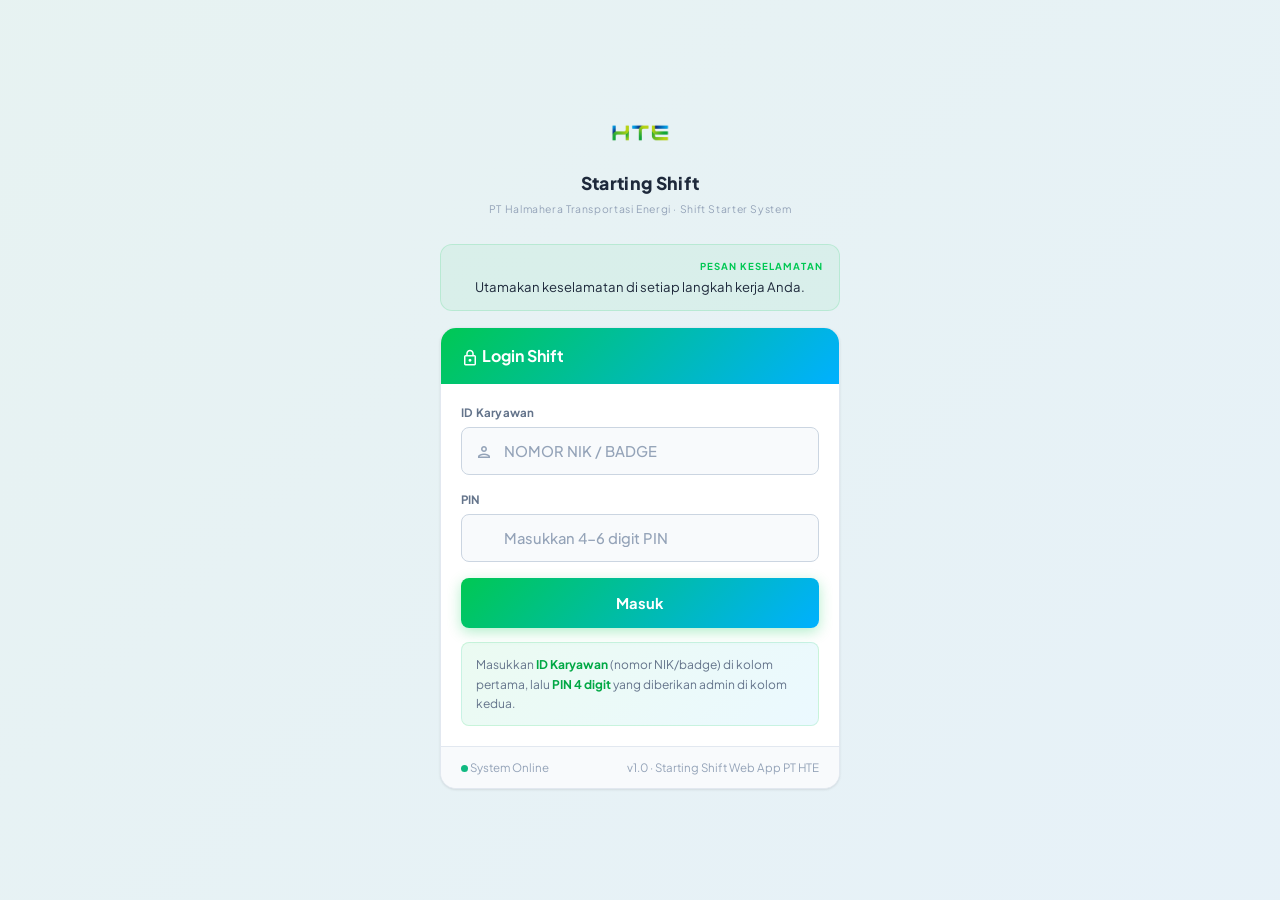
==== commit 19e631a0: "Derive Driver/Operator role label from equipment_class everywhere Add a shared getRoleLabel(equipmen" ====
--- a/index.html
+++ b/index.html
@@ -203,11 +203,13 @@
 ];
 document.addEventListener('DOMContentLoaded',function(){var el=document.getElementById('safetyMsg');if(el)el.textContent=SAFETY_MSGS[Math.floor(Math.random()*SAFETY_MSGS.length)];});
 
-// Role mapping based on equipment class
-const DRIVER_CLASSES=['Dump Truck','Light Vehicle','Manhaul','Tyre Truck','Lube Truck','Tire Truck','Water Truck','Crane Truck','Fuel Truck'];
-function getRoleLabel(role,eqClass){
-  if(role==='Supervisor'||role==='Foreman'||role==='Admin'||role==='PJO')return role;
-  if(DRIVER_CLASSES.includes(eqClass))return'Driver';
+// Role label selalu diturunkan dari equipment_class (bukan field role dari DB)
+function getRoleLabel(equipmentClass){
+  const cls=(equipmentClass||'').toLowerCase();
+  if(cls.includes('dump truck'))return'Driver';
+  if(cls.includes('light vehicle'))return'Driver';
+  if(cls.includes('manhaul'))return'Driver';
+  if(cls.includes('water truck'))return'Driver';
   return'Operator';
 }
 function showAlert(m,t='error'){const e=document.getElementById('loginAlert');e.textContent=m;e.className=`alert alert-${t} show`}
@@ -243,8 +245,10 @@
 }
 
 function showDashboard(s){document.getElementById('loginWrap').style.display='none';document.getElementById('dashboardView').style.display='block';
+  const role=getRoleLabel(s.equipment_class);
   document.getElementById('dashName').textContent=(s.name||'').toUpperCase();
-  document.getElementById('dashRole').textContent=getRoleLabel(s.role,s.equipment_class);
+  document.getElementById('dashRole').textContent=role;
+  const hello=document.querySelector('.pc-hello');if(hello)hello.textContent=`Selamat datang, ${role}`;
   document.getElementById('dashId').textContent=s.id;}
 
 async function loadUnits(ec){try{const token=localStorage.getItem(TOKEN_KEY);
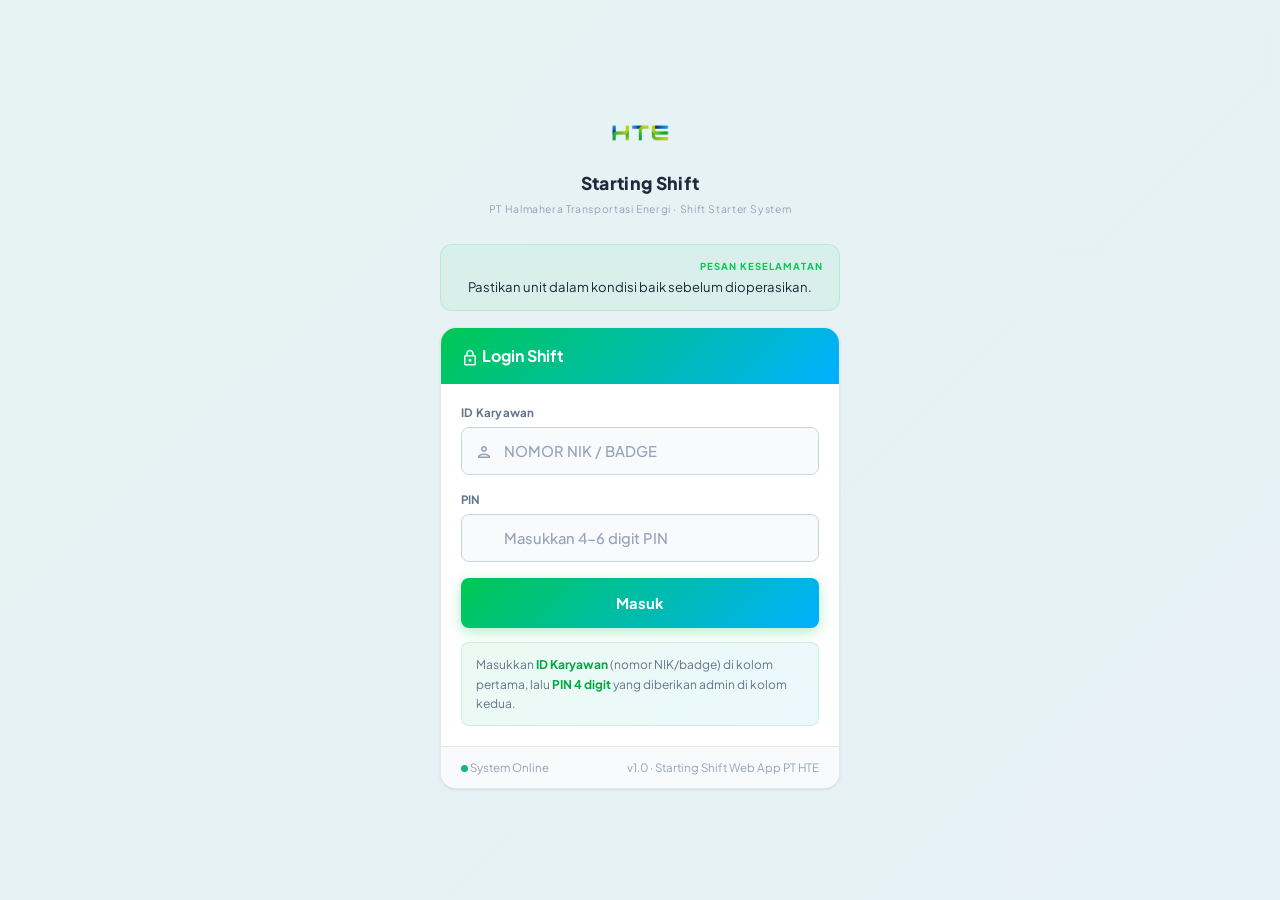
==== commit cf5303d7: "getRoleLabel: classify all ADT as Operator (guard before dump-truck check) Add an early `articulate`" ====
--- a/index.html
+++ b/index.html
@@ -206,6 +206,7 @@
 // Role label selalu diturunkan dari equipment_class (bukan field role dari DB)
 function getRoleLabel(equipmentClass){
   const cls=(equipmentClass||'').toLowerCase();
+  if(cls.includes('articulate'))return'Operator';
   if(cls.includes('dump truck'))return'Driver';
   if(cls.includes('light vehicle'))return'Driver';
   if(cls.includes('manhaul'))return'Driver';
